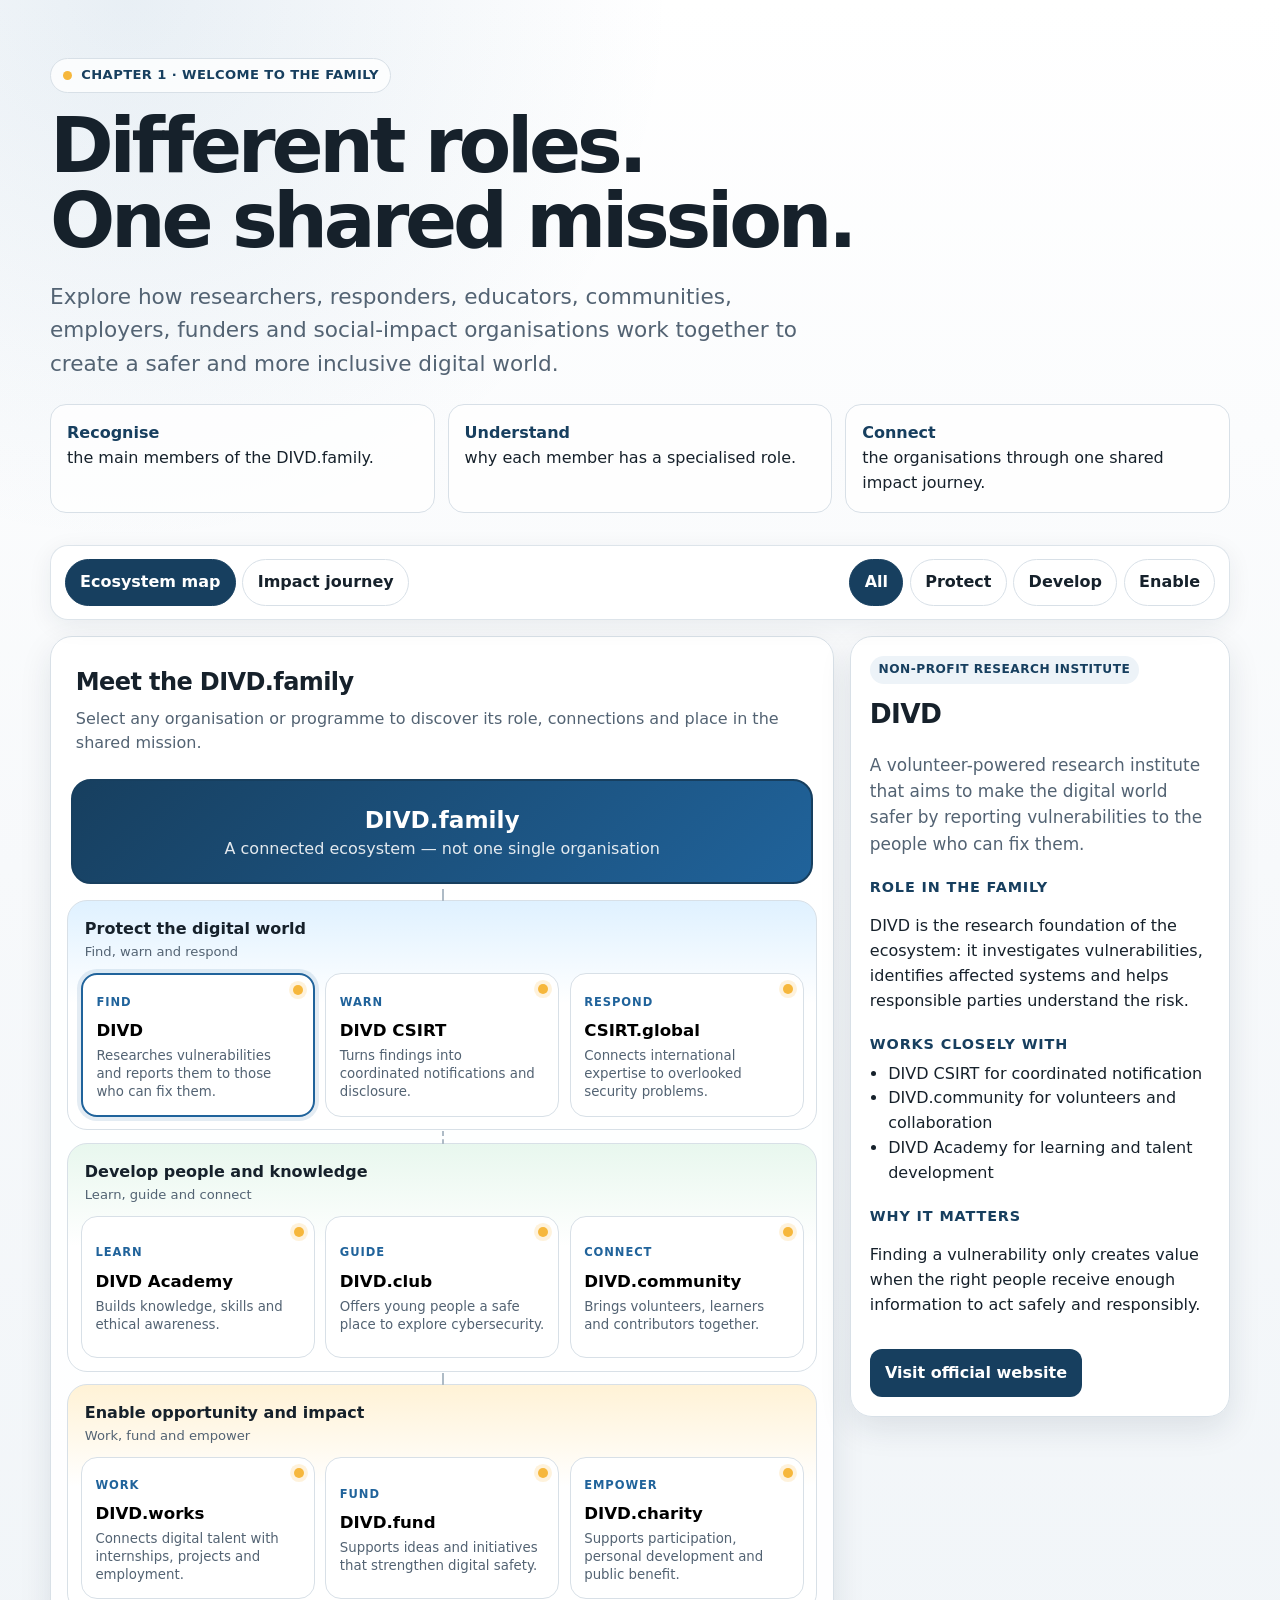
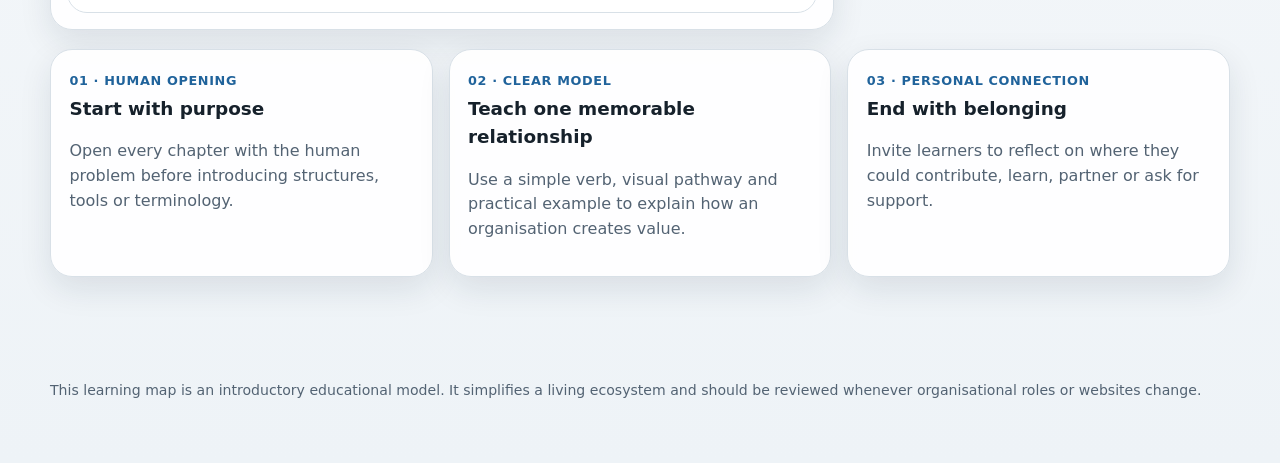
==== about/chapter-1.html @ 7e87f3b7 "E-learning - Introduction - Chapter 1" ====
<!doctype html>
<html lang="en">
<head>
  <meta charset="utf-8" />
  <meta name="viewport" content="width=device-width, initial-scale=1" />
  <meta name="description" content="Interactive introduction to the DIVD.family ecosystem." />
  <title>Meet the DIVD.family — Interactive Map</title>
  <style>
    :root{
      --ink:#16212b;
      --muted:#536373;
      --paper:#f7f9fb;
      --surface:#ffffff;
      --line:#d8e0e7;
      --brand:#173f5f;
      --brand-2:#20639b;
      --accent:#f6b73c;
      --protect:#dff1ff;
      --develop:#e8f7ee;
      --enable:#fff2d6;
      --focus:#8a2be2;
      --shadow:0 12px 32px rgba(17,38,58,.10);
      --radius:22px;
      --max:1180px;
    }
    *{box-sizing:border-box}
    html{scroll-behavior:smooth}
    body{
      margin:0;
      color:var(--ink);
      background:
        radial-gradient(circle at 10% 0%, rgba(32,99,155,.10), transparent 34rem),
        linear-gradient(180deg,#fff 0%,var(--paper) 42%,#eef3f7 100%);
      font-family:Inter,ui-sans-serif,system-ui,-apple-system,BlinkMacSystemFont,"Segoe UI",sans-serif;
      line-height:1.55;
    }
    button,a{font:inherit}
    a{color:var(--brand-2)}
    a:focus-visible,button:focus-visible{
      outline:4px solid color-mix(in srgb, var(--focus) 55%, white);
      outline-offset:3px;
    }
    .skip{
      position:absolute;left:-999px;top:auto;
    }
    .skip:focus{
      left:1rem;top:1rem;z-index:50;background:#fff;padding:.75rem 1rem;border-radius:.6rem;
    }
    .shell{width:min(var(--max),calc(100% - 2rem));margin-inline:auto}
    header{padding:3.6rem 0 2rem}
    .eyebrow{
      display:inline-flex;align-items:center;gap:.55rem;
      padding:.42rem .72rem;border:1px solid var(--line);border-radius:999px;
      background:rgba(255,255,255,.78);font-size:.82rem;font-weight:750;letter-spacing:.03em;
      text-transform:uppercase;color:var(--brand);
    }
    .eyebrow::before{content:"";width:.62rem;height:.62rem;border-radius:50%;background:var(--accent)}
    h1{font-size:clamp(2.35rem,6vw,5rem);line-height:.98;margin:.9rem 0 1rem;letter-spacing:-.055em;max-width:920px}
    .lede{font-size:clamp(1.05rem,2vw,1.35rem);max-width:780px;color:var(--muted)}
    .promise{
      margin-top:1.5rem;display:grid;grid-template-columns:repeat(3,1fr);gap:.8rem;
    }
    .promise div{
      background:rgba(255,255,255,.78);border:1px solid var(--line);border-radius:16px;padding:1rem;
    }
    .promise strong{display:block;color:var(--brand)}
    main{padding-bottom:4rem}
    .toolbar{
      position:sticky;top:0;z-index:10;
      display:flex;justify-content:space-between;align-items:center;gap:1rem;flex-wrap:wrap;
      padding:.85rem;margin:0 0 1rem;border:1px solid rgba(216,224,231,.85);
      border-radius:18px;background:rgba(255,255,255,.90);backdrop-filter:blur(10px);box-shadow:0 6px 25px rgba(17,38,58,.07)
    }
    .segmented,.filters{display:flex;gap:.4rem;flex-wrap:wrap}
    .control{
      border:1px solid var(--line);background:#fff;color:var(--ink);border-radius:999px;
      padding:.62rem .9rem;cursor:pointer;font-weight:700
    }
    .control[aria-pressed="true"]{background:var(--brand);border-color:var(--brand);color:#fff}
    .map-layout{display:grid;grid-template-columns:minmax(0,1.55fr) minmax(290px,.75fr);gap:1rem;align-items:start}
    .canvas,.details,.lesson-card{
      border:1px solid var(--line);background:rgba(255,255,255,.95);border-radius:var(--radius);box-shadow:var(--shadow)
    }
    .canvas{padding:1rem;min-height:670px;overflow:hidden}
    .map-intro{padding:.55rem .55rem 1rem}
    .map-intro h2,.details h2{margin:.1rem 0 .35rem;letter-spacing:-.025em}
    .map-intro p{color:var(--muted);margin:.25rem 0}
    .hub{
      display:flex;align-items:center;justify-content:center;min-height:105px;
      border:2px solid var(--brand);border-radius:20px;background:linear-gradient(135deg,#173f5f,#20639b);
      color:#fff;text-align:center;padding:1.1rem;margin:.2rem .25rem 1rem;
    }
    .hub strong{font-size:1.45rem;display:block}
    .hub span{opacity:.88}
    .group{border:1px solid var(--line);border-radius:20px;padding:.8rem;margin-top:.8rem;position:relative}
    .group::before{
      content:"";position:absolute;top:-.8rem;left:50%;height:.8rem;border-left:2px dashed #aebbc6;
    }
    .group-head{display:flex;align-items:center;justify-content:space-between;gap:1rem;padding:.2rem .25rem .65rem}
    .group-head h3{margin:0;font-size:1rem}
    .group-head p{margin:0;color:var(--muted);font-size:.82rem}
    .protect{background:linear-gradient(180deg,var(--protect),#fff 45%)}
    .develop{background:linear-gradient(180deg,var(--develop),#fff 45%)}
    .enable{background:linear-gradient(180deg,var(--enable),#fff 45%)}
    .nodes{display:grid;grid-template-columns:repeat(3,minmax(0,1fr));gap:.65rem}
    .node{
      min-height:142px;width:100%;text-align:left;border:1px solid var(--line);border-radius:16px;
      background:#fff;padding:.85rem;cursor:pointer;transition:transform .18s ease,box-shadow .18s ease,border-color .18s ease;
      position:relative;
    }
    .node:hover{transform:translateY(-3px);box-shadow:0 10px 22px rgba(17,38,58,.12);border-color:#9eb4c6}
    .node[aria-pressed="true"]{border:2px solid var(--brand-2);box-shadow:0 0 0 4px rgba(32,99,155,.12)}
    .node .verb{font-size:.72rem;text-transform:uppercase;letter-spacing:.08em;color:var(--brand-2);font-weight:850}
    .node strong{display:block;font-size:1.04rem;margin:.3rem 0 .2rem}
    .node small{display:block;color:var(--muted);line-height:1.35}
    .kind{
      position:absolute;right:.62rem;top:.62rem;width:.62rem;height:.62rem;border-radius:50%;
      background:var(--accent);box-shadow:0 0 0 4px rgba(246,183,60,.18)
    }
    .details{padding:1.15rem;position:sticky;top:5.7rem}
    .details .tag{
      display:inline-flex;padding:.28rem .55rem;border-radius:999px;background:#edf3f8;color:var(--brand);
      font-size:.76rem;font-weight:800;text-transform:uppercase;letter-spacing:.04em
    }
    .details h2{font-size:1.65rem;margin-top:.65rem}
    .details .summary{font-size:1.06rem;color:var(--muted)}
    .details h3{font-size:.9rem;text-transform:uppercase;letter-spacing:.06em;margin:1.2rem 0 .4rem;color:var(--brand)}
    .details ul{padding-left:1.15rem;margin:.35rem 0}
    .details .cta{
      display:inline-flex;align-items:center;justify-content:center;text-decoration:none;
      margin-top:1rem;padding:.72rem .95rem;background:var(--brand);color:#fff;border-radius:12px;font-weight:800;
    }
    .journey{display:none;padding:.5rem}
    .journey.active{display:block}
    .ecosystem.hidden{display:none}
    .journey-track{display:grid;gap:.65rem}
    .step{
      display:grid;grid-template-columns:64px 1fr auto;gap:.8rem;align-items:center;
      border:1px solid var(--line);background:#fff;border-radius:16px;padding:.8rem;
    }
    .step-num{
      width:52px;height:52px;border-radius:50%;display:grid;place-items:center;background:var(--brand);color:#fff;font-weight:900
    }
    .step h3{margin:0;font-size:1rem}
    .step p{margin:.1rem 0;color:var(--muted);font-size:.9rem}
    .step button{border:0;background:#edf3f8;border-radius:999px;padding:.5rem .7rem;cursor:pointer;font-weight:800;color:var(--brand)}
    .lesson-standard{margin-top:1.2rem;display:grid;grid-template-columns:repeat(3,1fr);gap:1rem}
    .lesson-card{padding:1.15rem}
    .lesson-card h2{font-size:1.15rem;margin:.1rem 0 .5rem}
    .lesson-card p{color:var(--muted)}
    .lesson-card .number{font-weight:900;color:var(--brand-2);font-size:.8rem;letter-spacing:.05em}
    footer{padding:1.5rem 0 3rem;color:var(--muted);font-size:.88rem}
    .sr-only{
      position:absolute;width:1px;height:1px;padding:0;margin:-1px;overflow:hidden;clip:rect(0,0,0,0);white-space:nowrap;border:0
    }
    @media (max-width:900px){
      .map-layout{grid-template-columns:1fr}
      .details{position:relative;top:auto}
      .promise,.lesson-standard{grid-template-columns:1fr}
    }
    @media (max-width:650px){
      header{padding-top:2.4rem}
      .nodes{grid-template-columns:1fr}
      .canvas{min-height:unset}
      .step{grid-template-columns:52px 1fr}
      .step button{grid-column:2;justify-self:start}
    }
    @media (prefers-reduced-motion:reduce){
      *{scroll-behavior:auto!important;transition:none!important}
    }
  </style>
</head>
<body>
<a class="skip" href="#map">Skip to the family map</a>

<header class="shell">
  <span class="eyebrow">Chapter 1 · Welcome to the family</span>
  <h1>Different roles.<br>One shared mission.</h1>
  <p class="lede">Explore how researchers, responders, educators, communities, employers, funders and social-impact organisations work together to create a safer and more inclusive digital world.</p>
  <div class="promise" aria-label="Chapter learning outcomes">
    <div><strong>Recognise</strong>the main members of the DIVD.family.</div>
    <div><strong>Understand</strong>why each member has a specialised role.</div>
    <div><strong>Connect</strong>the organisations through one shared impact journey.</div>
  </div>
</header>

<main class="shell" id="map">
  <div class="toolbar" aria-label="Map controls">
    <div class="segmented" aria-label="Choose a view">
      <button class="control view-control" data-view="ecosystem" aria-pressed="true">Ecosystem map</button>
      <button class="control view-control" data-view="journey" aria-pressed="false">Impact journey</button>
    </div>
    <div class="filters" aria-label="Filter organisations">
      <button class="control filter-control" data-filter="all" aria-pressed="true">All</button>
      <button class="control filter-control" data-filter="protect" aria-pressed="false">Protect</button>
      <button class="control filter-control" data-filter="develop" aria-pressed="false">Develop</button>
      <button class="control filter-control" data-filter="enable" aria-pressed="false">Enable</button>
    </div>
  </div>

  <section class="map-layout">
    <div class="canvas">
      <div class="map-intro">
        <h2>Meet the DIVD.family</h2>
        <p>Select any organisation or programme to discover its role, connections and place in the shared mission.</p>
      </div>

      <div class="ecosystem" id="ecosystemView">
        <div class="hub">
          <div><strong>DIVD.family</strong><span>A connected ecosystem — not one single organisation</span></div>
        </div>

        <section class="group protect" data-group="protect">
          <div class="group-head"><div><h3>Protect the digital world</h3><p>Find, warn and respond</p></div></div>
          <div class="nodes">
            <button class="node" data-id="divd" aria-pressed="true"><span class="kind"></span><span class="verb">Find</span><strong>DIVD</strong><small>Researches vulnerabilities and reports them to those who can fix them.</small></button>
            <button class="node" data-id="csirt" aria-pressed="false"><span class="kind"></span><span class="verb">Warn</span><strong>DIVD CSIRT</strong><small>Turns findings into coordinated notifications and disclosure.</small></button>
            <button class="node" data-id="global" aria-pressed="false"><span class="kind"></span><span class="verb">Respond</span><strong>CSIRT.global</strong><small>Connects international expertise to overlooked security problems.</small></button>
          </div>
        </section>

        <section class="group develop" data-group="develop">
          <div class="group-head"><div><h3>Develop people and knowledge</h3><p>Learn, guide and connect</p></div></div>
          <div class="nodes">
            <button class="node" data-id="academy" aria-pressed="false"><span class="kind"></span><span class="verb">Learn</span><strong>DIVD Academy</strong><small>Builds knowledge, skills and ethical awareness.</small></button>
            <button class="node" data-id="club" aria-pressed="false"><span class="kind"></span><span class="verb">Guide</span><strong>DIVD.club</strong><small>Offers young people a safe place to explore cybersecurity.</small></button>
            <button class="node" data-id="community" aria-pressed="false"><span class="kind"></span><span class="verb">Connect</span><strong>DIVD.community</strong><small>Brings volunteers, learners and contributors together.</small></button>
          </div>
        </section>

        <section class="group enable" data-group="enable">
          <div class="group-head"><div><h3>Enable opportunity and impact</h3><p>Work, fund and empower</p></div></div>
          <div class="nodes">
            <button class="node" data-id="works" aria-pressed="false"><span class="kind"></span><span class="verb">Work</span><strong>DIVD.works</strong><small>Connects digital talent with internships, projects and employment.</small></button>
            <button class="node" data-id="fund" aria-pressed="false"><span class="kind"></span><span class="verb">Fund</span><strong>DIVD.fund</strong><small>Supports ideas and initiatives that strengthen digital safety.</small></button>
            <button class="node" data-id="charity" aria-pressed="false"><span class="kind"></span><span class="verb">Empower</span><strong>DIVD.charity</strong><small>Supports participation, personal development and public benefit.</small></button>
          </div>
        </section>
      </div>

      <div class="journey" id="journeyView" aria-label="DIVD family impact journey">
        <div class="journey-track" id="journeyTrack"></div>
      </div>
    </div>

    <aside class="details" aria-live="polite" aria-atomic="true">
      <span class="tag" id="detailKind">Non-profit research institute</span>
      <h2 id="detailTitle">DIVD</h2>
      <p class="summary" id="detailSummary"></p>
      <h3>Role in the family</h3>
      <p id="detailRole"></p>
      <h3>Works closely with</h3>
      <ul id="detailConnections"></ul>
      <h3>Why it matters</h3>
      <p id="detailWhy"></p>
      <a class="cta" id="detailLink" href="https://www.divd.nl/" target="_blank" rel="noopener noreferrer">Visit official website</a>
    </aside>
  </section>

  <section class="lesson-standard" aria-label="Narrative standard for later chapters">
    <article class="lesson-card"><span class="number">01 · HUMAN OPENING</span><h2>Start with purpose</h2><p>Open every chapter with the human problem before introducing structures, tools or terminology.</p></article>
    <article class="lesson-card"><span class="number">02 · CLEAR MODEL</span><h2>Teach one memorable relationship</h2><p>Use a simple verb, visual pathway and practical example to explain how an organisation creates value.</p></article>
    <article class="lesson-card"><span class="number">03 · PERSONAL CONNECTION</span><h2>End with belonging</h2><p>Invite learners to reflect on where they could contribute, learn, partner or ask for support.</p></article>
  </section>
</main>

<footer class="shell">
  <p>This learning map is an introductory educational model. It simplifies a living ecosystem and should be reviewed whenever organisational roles or websites change.</p>
</footer>

<script>
const organisations = {
  divd: {
    title:"DIVD", kind:"Non-profit research institute", verb:"Find",
    summary:"A volunteer-powered research institute that aims to make the digital world safer by reporting vulnerabilities to the people who can fix them.",
    role:"DIVD is the research foundation of the ecosystem: it investigates vulnerabilities, identifies affected systems and helps responsible parties understand the risk.",
    connections:["DIVD CSIRT for coordinated notification","DIVD.community for volunteers and collaboration","DIVD Academy for learning and talent development"],
    why:"Finding a vulnerability only creates value when the right people receive enough information to act safely and responsibly.",
    link:"https://www.divd.nl/"
  },
  csirt: {
    title:"DIVD CSIRT", kind:"Operational team within DIVD", verb:"Warn",
    summary:"The operational response function that turns research findings into coordinated notification and responsible disclosure.",
    role:"DIVD CSIRT helps organise cases, locate responsible contacts, send notifications and follow up so that discovered risks can be reduced.",
    connections:["DIVD researchers who provide findings","Affected organisations that can remediate","Trusted security and response partners"],
    why:"A technical finding is not the finish line. Clear, careful notification is what gives an organisation the opportunity to repair the problem.",
    link:"https://csirt.divd.nl/"
  },
  global: {
    title:"CSIRT.global", kind:"Global volunteer-led non-profit", verb:"Respond",
    summary:"An international community focused on solving overlooked vulnerabilities and helping make the connected world more secure.",
    role:"CSIRT.global expands the family’s reach across borders through international research, response networks and collaborative projects.",
    connections:["DIVD for vulnerability knowledge and shared values","Universities and international partners","Researchers and incident-response professionals"],
    why:"Digital systems cross national and organisational boundaries, so effective response depends on trusted international cooperation.",
    link:"https://csirt.global/"
  },
  academy: {
    title:"DIVD Academy", kind:"Learning organisation", verb:"Learn",
    summary:"A safe learning environment that increases knowledge, practical skills and ethical awareness while connecting young talent.",
    role:"The Academy develops learners and emerging professionals through education, practical experience, mentoring and learning by doing.",
    connections:["DIVD and CSIRT.global for real-world context","DIVD.club for younger learners","DIVD.works for internships and practical opportunities"],
    why:"Cybersecurity requires more than technical ability. People also need judgement, ethical awareness, guidance and opportunities to practise responsibly.",
    link:"https://the.divd.academy/"
  },
  club: {
    title:"DIVD.club", kind:"Youth learning programme", verb:"Guide",
    summary:"A place where children and young people can explore computer security, hacking and digital self-defence with guidance.",
    role:"DIVD.club provides an early, safe entry point for young people whose curiosity can grow into ethical skills and positive participation.",
    connections:["DIVD Academy for learning pathways","Parents and guardians","The wider DIVD community and mentors"],
    why:"Curiosity becomes constructive when young people understand boundaries, responsibility and how to use their skills for public benefit.",
    link:"https://www.divd.club/"
  },
  community: {
    title:"DIVD.community", kind:"Shared community", verb:"Connect",
    summary:"The common meeting place for volunteers, learners, researchers, mentors and people interested in contributing.",
    role:"The community is the human connective tissue of the family: it helps people meet, ask questions, discover projects and find a place to contribute.",
    connections:["Every organisation in the DIVD.family","Volunteers and aspiring contributors","Community managers and project teams"],
    why:"Strong digital security is created by trusted relationships, shared learning and people who are willing to help one another.",
    link:"https://divd.community/"
  },
  works: {
    title:"DIVD.works", kind:"Talent and opportunity organisation", verb:"Work",
    summary:"Connects young digital talent with employers, internships, projects, graduation placements and suitable work.",
    role:"DIVD.works helps translate learning and potential into practical experience, professional development and useful project outcomes.",
    connections:["DIVD Academy for talent development","Employers and project owners","Students, interns and young professionals"],
    why:"Talent can be lost when people cannot access a suitable internship, network or first opportunity. A bridge into meaningful work changes that.",
    link:"https://divd.works/"
  },
  fund: {
    title:"DIVD.fund", kind:"Independent support foundation", verb:"Fund",
    summary:"Raises and directs funding toward initiatives that make the internet safer, healthier and more robust.",
    role:"DIVD.fund connects ideas, capital, knowledge and talent so promising projects can move from intention to implementation.",
    connections:["Independent sister organisations in the DIVD.family","Donors, businesses and funding partners","Innovators and project teams"],
    why:"Public-interest ideas still need resources, structure and trust. Funding gives people the capacity to test, build and scale useful solutions.",
    link:"https://divd.fund/"
  },
  charity: {
    title:"DIVD.charity", kind:"Social-impact foundation", verb:"Empower",
    summary:"Supports public-benefit projects, mentorship, education, skills and opportunities for people and communities.",
    role:"DIVD.charity broadens access by helping people develop their talents and participate in ways that create positive social impact.",
    connections:["DIVD Academy for education and skills","DIVD.fund for support and resources","Communities, mentors and participants"],
    why:"Talent exists everywhere, but access, confidence, guidance and opportunity do not. Social support helps more people become active contributors.",
    link:"https://divd.charity/"
  }
};

const journeyOrder = ["divd","csirt","global","academy","club","community","works","fund","charity"];
const detail = {
  kind: document.getElementById("detailKind"),
  title: document.getElementById("detailTitle"),
  summary: document.getElementById("detailSummary"),
  role: document.getElementById("detailRole"),
  connections: document.getElementById("detailConnections"),
  why: document.getElementById("detailWhy"),
  link: document.getElementById("detailLink")
};

function selectOrganisation(id, scroll=false){
  const item=organisations[id];
  if(!item) return;
  document.querySelectorAll(".node").forEach(n=>n.setAttribute("aria-pressed",String(n.dataset.id===id)));
  detail.kind.textContent=item.kind;
  detail.title.textContent=item.title;
  detail.summary.textContent=item.summary;
  detail.role.textContent=item.role;
  detail.connections.innerHTML=item.connections.map(x=>`<li>${x}</li>`).join("");
  detail.why.textContent=item.why;
  detail.link.href=item.link;
  detail.link.setAttribute("aria-label",`Visit the official ${item.title} website`);
  if(scroll && window.innerWidth<901) document.querySelector(".details").scrollIntoView({behavior:"smooth",block:"start"});
}

document.querySelectorAll(".node").forEach(node=>{
  node.addEventListener("click",()=>selectOrganisation(node.dataset.id,true));
});

const journeyTrack=document.getElementById("journeyTrack");
journeyTrack.innerHTML=journeyOrder.map((id,index)=>{
  const o=organisations[id];
  return `<article class="step">
    <div class="step-num">${index+1}</div>
    <div><h3>${o.verb} · ${o.title}</h3><p>${o.summary}</p></div>
    <button type="button" data-journey-id="${id}" aria-label="Explore ${o.title}">Explore</button>
  </article>`;
}).join("");
journeyTrack.addEventListener("click",event=>{
  const button=event.target.closest("[data-journey-id]");
  if(button) selectOrganisation(button.dataset.journeyId,true);
});

document.querySelectorAll(".view-control").forEach(button=>{
  button.addEventListener("click",()=>{
    const view=button.dataset.view;
    document.querySelectorAll(".view-control").forEach(b=>b.setAttribute("aria-pressed",String(b===button)));
    document.getElementById("ecosystemView").classList.toggle("hidden",view!=="ecosystem");
    document.getElementById("journeyView").classList.toggle("active",view==="journey");
    document.querySelector(".filters").style.visibility=view==="ecosystem"?"visible":"hidden";
  });
});

document.querySelectorAll(".filter-control").forEach(button=>{
  button.addEventListener("click",()=>{
    const filter=button.dataset.filter;
    document.querySelectorAll(".filter-control").forEach(b=>b.setAttribute("aria-pressed",String(b===button)));
    document.querySelectorAll(".group").forEach(group=>{
      group.hidden=filter!=="all" && group.dataset.group!==filter;
    });
  });
});

selectOrganisation("divd");
</script>
</body>
</html>
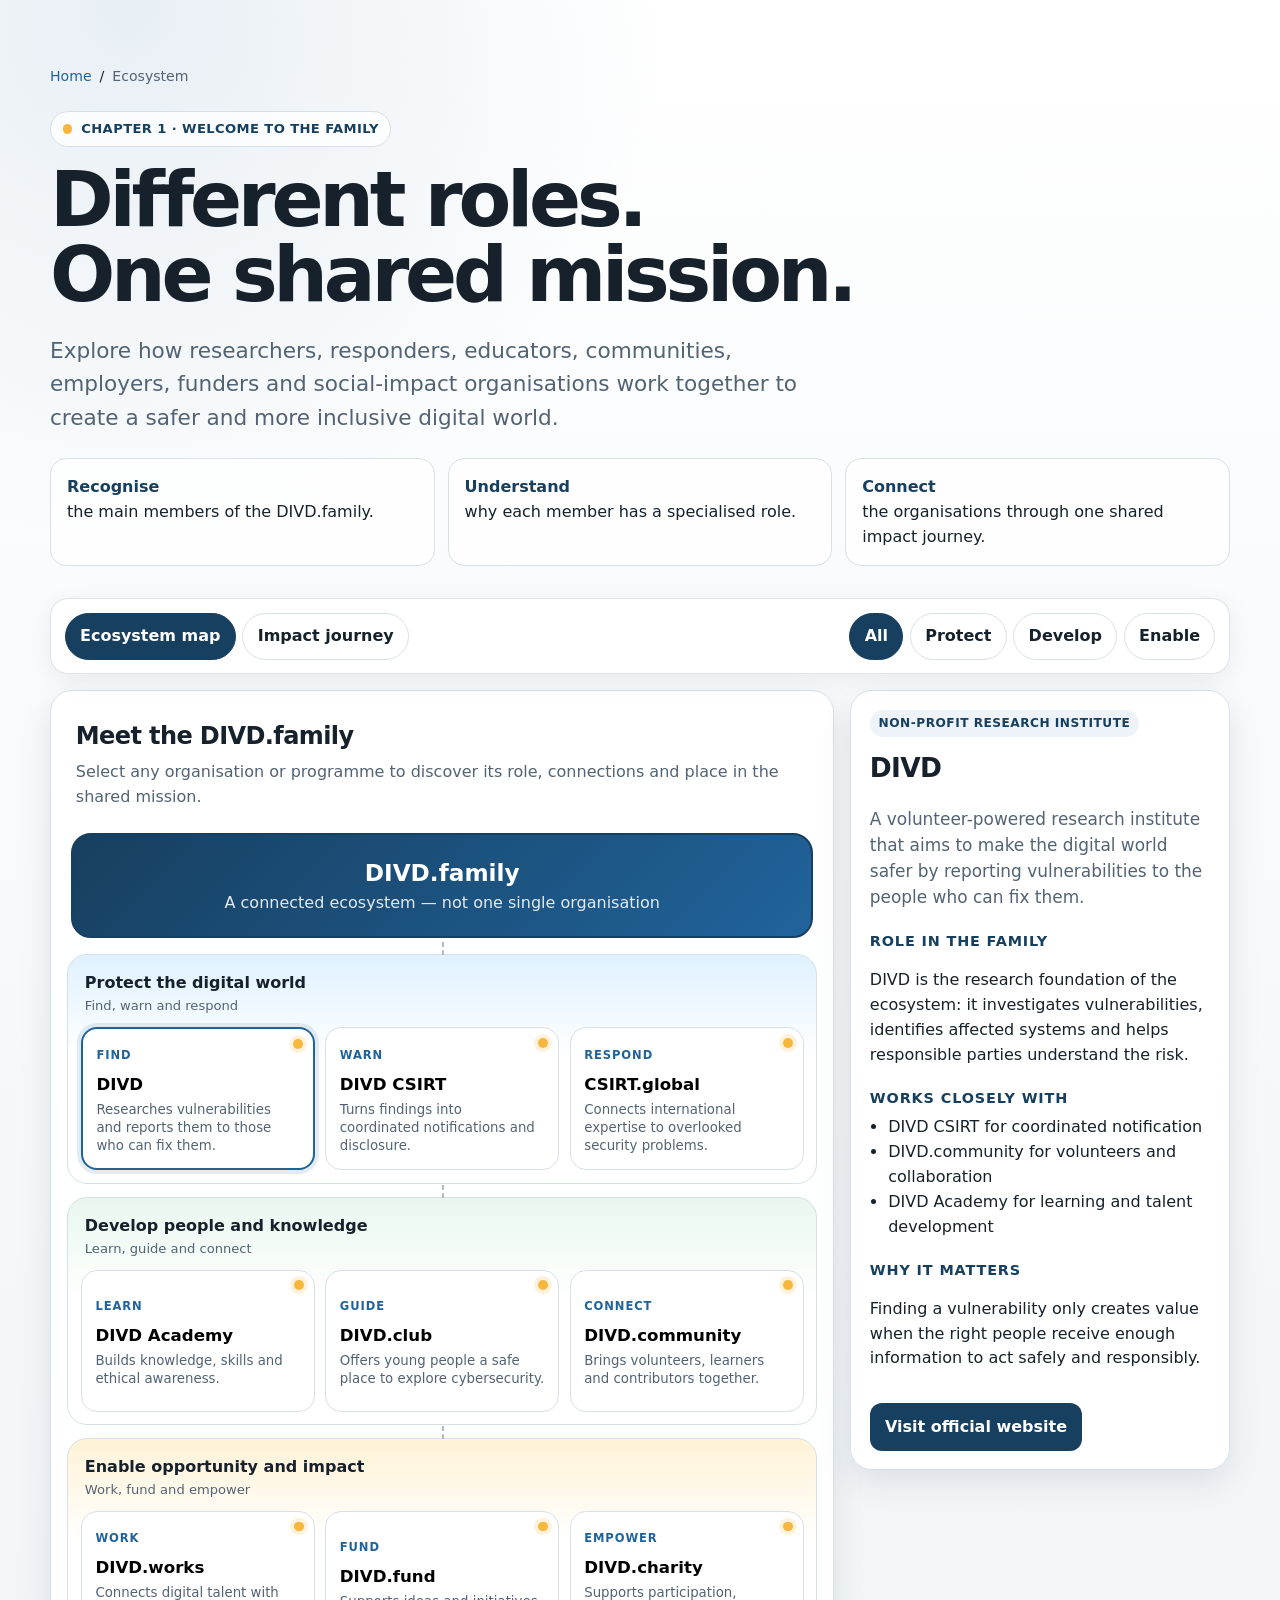
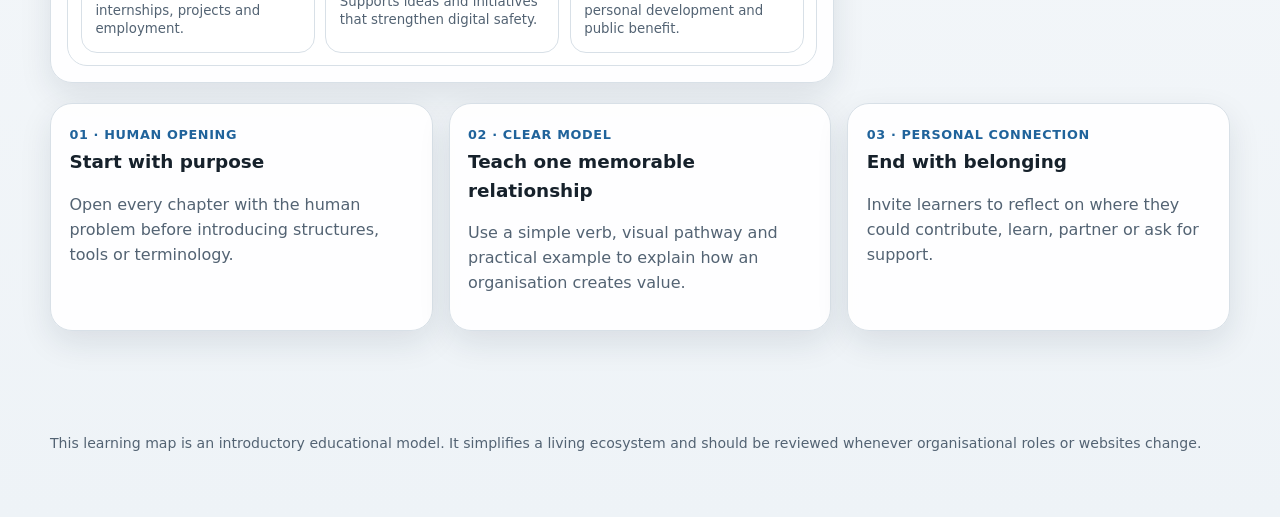
==== commit 661b4dad: "Fix P1 SEO issues: font MIME type, logo dimensions, reduced-motion, fluid mobile layouts, breadcrumb" ====
--- a/about/chapter-1.html
+++ b/about/chapter-1.html
@@ -169,11 +169,61 @@
       *{scroll-behavior:auto!important;transition:none!important}
     }
   </style>
+  <script type="application/ld+json">
+  {
+    "@context": "https://schema.org",
+    "@type": "BreadcrumbList",
+    "itemListElement": [
+      {
+        "@type": "ListItem",
+        "position": 1,
+        "name": "Home",
+        "item": "https://divd.family/"
+      },
+      {
+        "@type": "ListItem",
+        "position": 2,
+        "name": "Ecosystem",
+        "item": "https://divd.family/about/chapter-1.html"
+      }
+    ]
+  }
+  </script>
+  <style>
+    .breadcrumb {
+      padding: 0.5rem 0;
+      font-size: 0.88rem;
+      margin-bottom: 1rem;
+    }
+    .breadcrumb nav {
+      display: flex;
+      gap: 0.5rem;
+      align-items: center;
+    }
+    .breadcrumb a {
+      color: var(--brand-2);
+      text-decoration: none;
+    }
+    .breadcrumb a:hover {
+      text-decoration: underline;
+    }
+    .breadcrumb [aria-current="page"] {
+      color: var(--muted);
+      cursor: default;
+    }
+  </style>
 </head>
 <body>
 <a class="skip" href="#map">Skip to the family map</a>
 
 <header class="shell">
+  <div class="breadcrumb">
+    <nav aria-label="Breadcrumb">
+      <a href="/">Home</a>
+      <span aria-hidden="true">/</span>
+      <span aria-current="page">Ecosystem</span>
+    </nav>
+  </div>
   <span class="eyebrow">Chapter 1 · Welcome to the family</span>
   <h1>Different roles.<br>One shared mission.</h1>
   <p class="lede">Explore how researchers, responders, educators, communities, employers, funders and social-impact organisations work together to create a safer and more inclusive digital world.</p>
